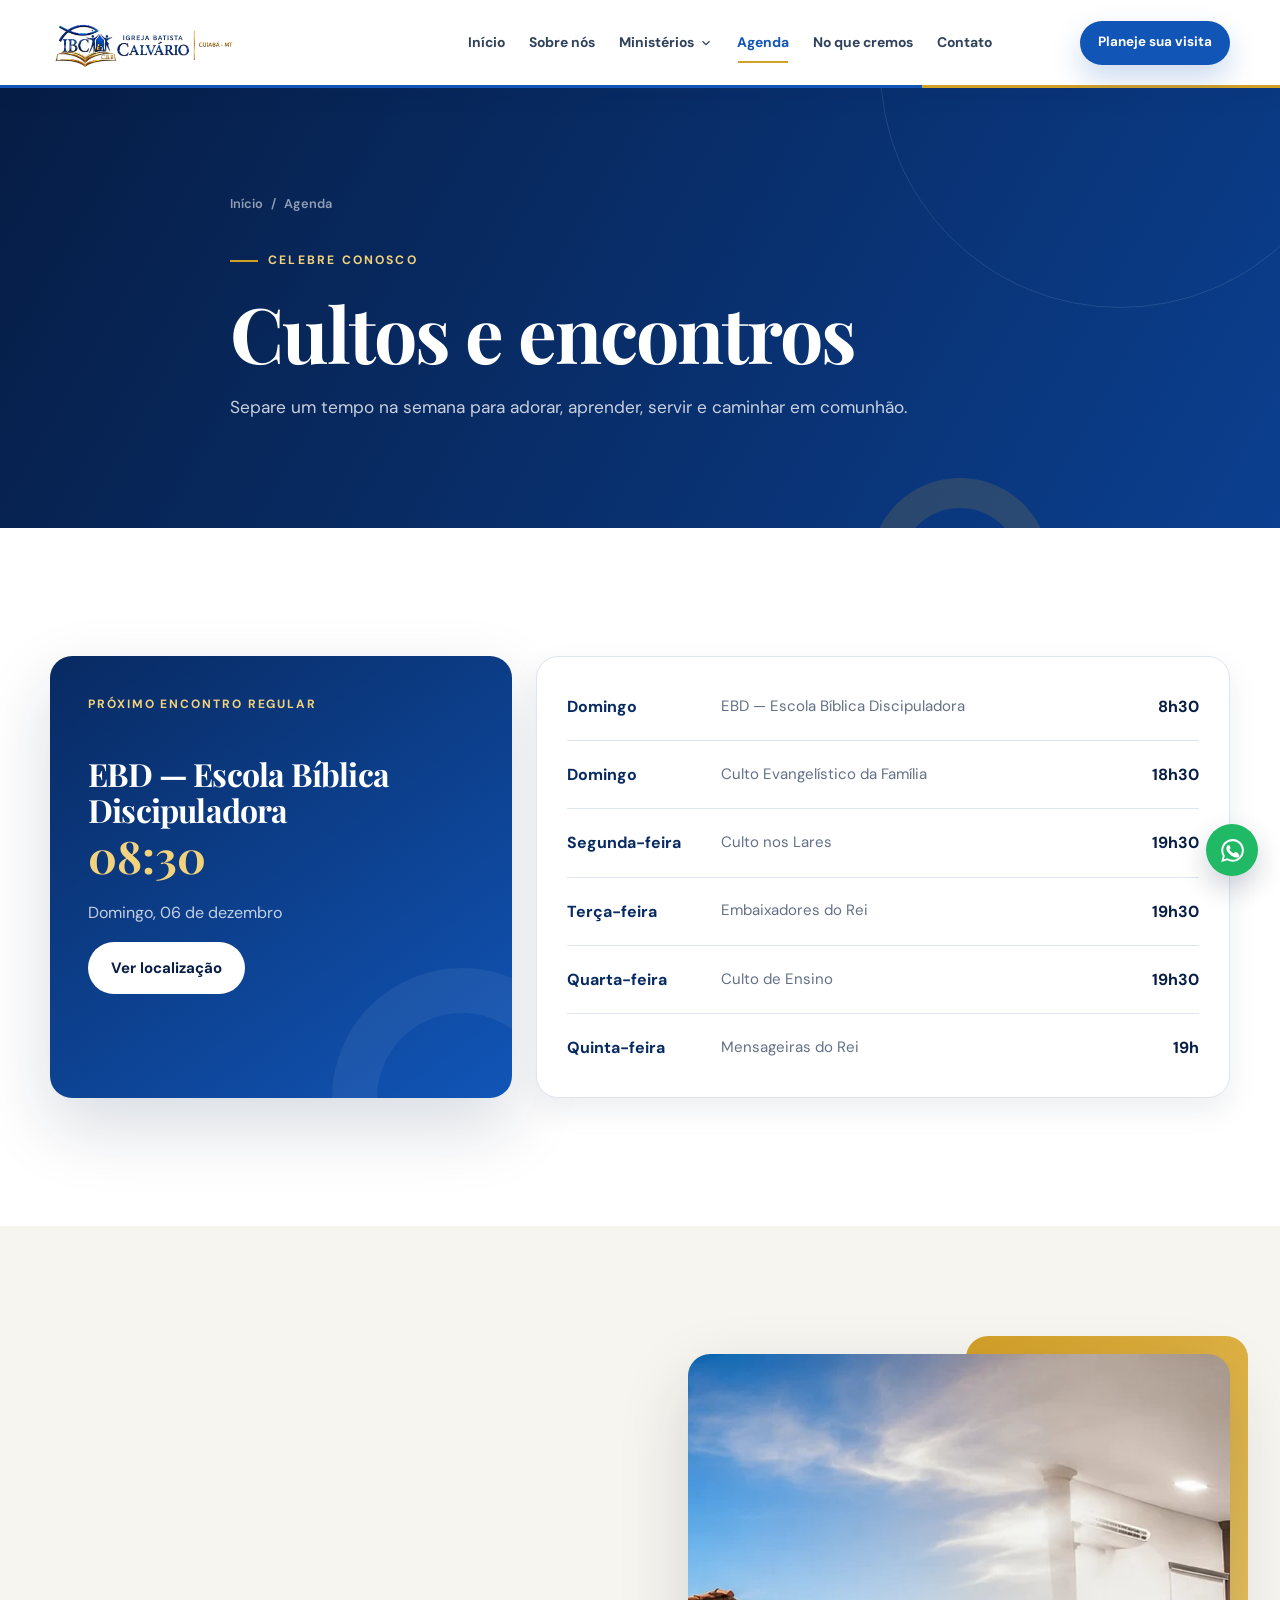
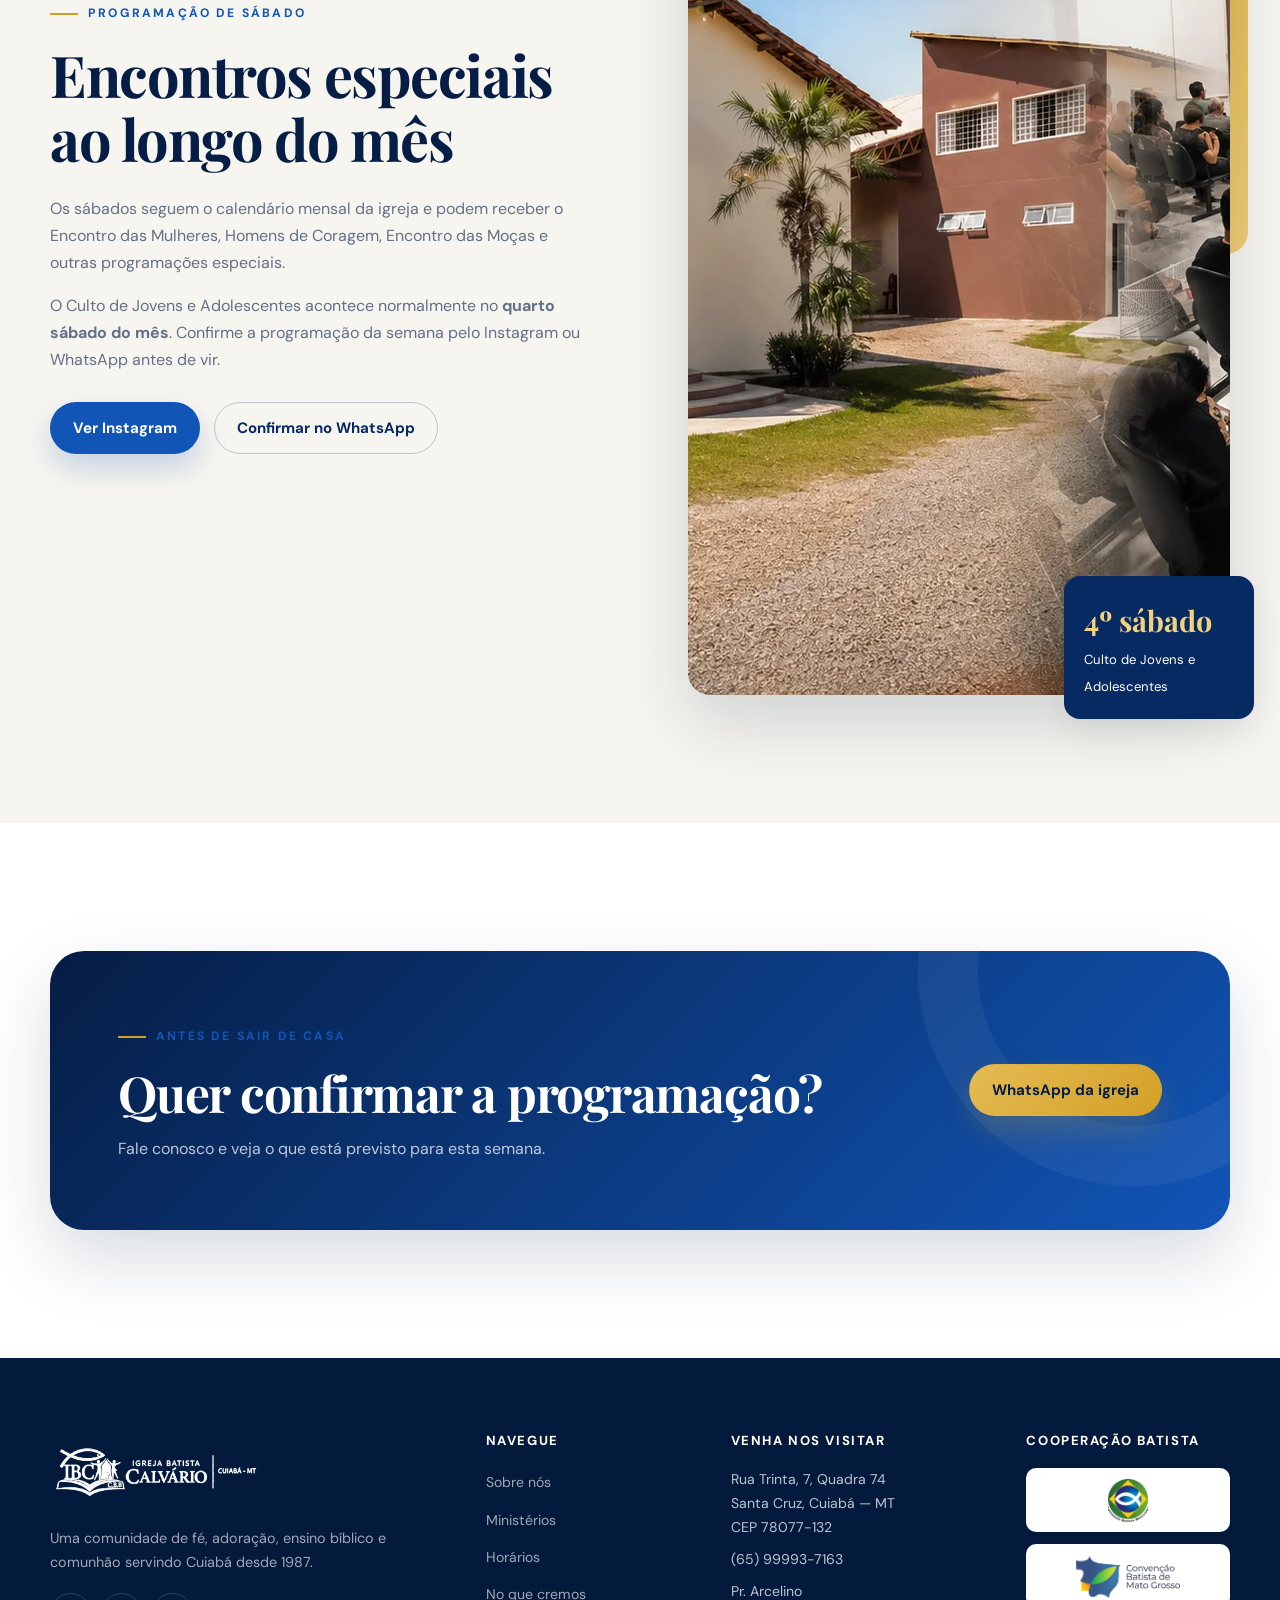
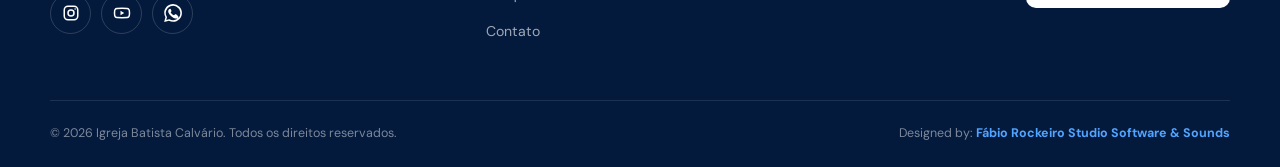
==== pages/agenda.html @ fe2bc696 "Publica site da Igreja Batista Calvário" ====
<!DOCTYPE html>
<html lang="pt-BR">
<head>
  <meta charset="utf-8"><meta name="viewport" content="width=device-width, initial-scale=1"><meta name="description" content="Horários de cultos e encontros da Igreja Batista Calvário em Cuiabá."><meta name="theme-color" content="#082a62"><title>Agenda e cultos | Igreja Batista Calvário</title>
  <link rel="icon" href="../assets/images/brand/logo-ibc.webp" type="image/webp"><link rel="stylesheet" href="../assets/css/styles.css"><script src="../assets/js/main.js" defer></script>
</head>
<body data-page="agenda">
  <a class="skip-link" href="#conteudo">Ir para o conteúdo</a><div data-site-header></div>
  <main id="conteudo">
    <section class="page-hero"><div class="container page-hero-content"><nav class="breadcrumbs" aria-label="Navegação estrutural"><a href="../index.html">Início</a><span>Agenda</span></nav><span class="eyebrow">Celebre conosco</span><h1>Cultos e encontros</h1><p>Separe um tempo na semana para adorar, aprender, servir e caminhar em comunhão.</p></div></section>
    <section class="section">
      <div class="container">
        <div class="schedule-layout">
          <div class="next-service reveal"><div class="next-service-label">Próximo encontro regular</div><h3 data-next-service-name>Encontro da igreja</h3><span class="next-service-time" data-next-service-time>18:30</span><p data-next-service-date>Domingo</p><a class="btn btn-white" href="contato.html">Ver localização</a></div>
          <div class="schedule-card reveal reveal-delay-1">
            <div class="schedule-row"><span class="schedule-day">Domingo</span><span class="schedule-name">EBD — Escola Bíblica Discipuladora</span><span class="schedule-time">8h30</span></div>
            <div class="schedule-row"><span class="schedule-day">Domingo</span><span class="schedule-name">Culto Evangelístico da Família</span><span class="schedule-time">18h30</span></div>
            <div class="schedule-row"><span class="schedule-day">Segunda-feira</span><span class="schedule-name">Culto nos Lares</span><span class="schedule-time">19h30</span></div>
            <div class="schedule-row"><span class="schedule-day">Terça-feira</span><span class="schedule-name">Embaixadores do Rei</span><span class="schedule-time">19h30</span></div>
            <div class="schedule-row"><span class="schedule-day">Quarta-feira</span><span class="schedule-name">Culto de Ensino</span><span class="schedule-time">19h30</span></div>
            <div class="schedule-row"><span class="schedule-day">Quinta-feira</span><span class="schedule-name">Mensageiras do Rei</span><span class="schedule-time">19h</span></div>
          </div>
        </div>
      </div>
    </section>
    <section class="section section-cream">
      <div class="container split">
        <div class="split-content reveal"><span class="eyebrow">Programação de sábado</span><h2>Encontros especiais ao longo do mês</h2><p>Os sábados seguem o calendário mensal da igreja e podem receber o Encontro das Mulheres, Homens de Coragem, Encontro das Moças e outras programações especiais.</p><p>O Culto de Jovens e Adolescentes acontece normalmente no <strong>quarto sábado do mês</strong>. Confirme a programação da semana pelo Instagram ou WhatsApp antes de vir.</p><div class="button-row"><a class="btn btn-primary" href="https://www.instagram.com/ibcalvariocuiaba/" target="_blank" rel="noopener noreferrer">Ver Instagram</a><a class="btn btn-outline" href="https://wa.me/5565999937163" target="_blank" rel="noopener noreferrer">Confirmar no WhatsApp</a></div></div>
        <div class="image-frame reveal reveal-delay-1"><img src="../assets/images/church/igreja-atual.webp" alt="Culto na Igreja Batista Calvário" width="1672" height="941" loading="lazy"><div class="image-badge"><strong>4º sábado</strong><span>Culto de Jovens e Adolescentes</span></div></div>
      </div>
    </section>
    <section class="section"><div class="container cta-panel reveal"><div><span class="eyebrow">Antes de sair de casa</span><h2>Quer confirmar a programação?</h2><p>Fale conosco e veja o que está previsto para esta semana.</p></div><div class="button-row"><a class="btn btn-gold" href="https://wa.me/5565999937163" target="_blank" rel="noopener noreferrer">WhatsApp da igreja</a></div></div></section>
  </main><div data-site-footer></div>
</body>
</html>
---- assets/css/styles.css ----
@import url('https://fonts.googleapis.com/css2?family=DM+Sans:wght@400;500;600;700&family=Playfair+Display:wght@600;700&display=swap');

:root {
  --blue-950: #061d45;
  --blue-900: #082a62;
  --blue-800: #0b3f8f;
  --blue-700: #1155b7;
  --blue-100: #e9f1ff;
  --blue-50: #f4f8ff;
  --gold: #d3a026;
  --gold-light: #f2d27b;
  --ink: #17243a;
  --muted: #637087;
  --line: #dfe5ee;
  --paper: #ffffff;
  --cream: #f7f5ef;
  --shadow-sm: 0 12px 30px rgba(7, 35, 79, 0.08);
  --shadow-lg: 0 28px 70px rgba(4, 28, 67, 0.16);
  --radius-sm: 12px;
  --radius-md: 22px;
  --radius-lg: 34px;
  --container: 1180px;
  --header-height: 88px;
}

*,
*::before,
*::after {
  box-sizing: border-box;
}

html {
  scroll-behavior: smooth;
  scroll-padding-top: calc(var(--header-height) + 24px);
}

body {
  margin: 0;
  color: var(--ink);
  background: var(--paper);
  font-family: 'DM Sans', system-ui, -apple-system, BlinkMacSystemFont, 'Segoe UI', sans-serif;
  font-size: 16px;
  line-height: 1.7;
  -webkit-font-smoothing: antialiased;
}

body.nav-open {
  overflow: hidden;
}

img,
svg {
  display: block;
  max-width: 100%;
}

a {
  color: inherit;
  text-decoration: none;
}

button,
input,
textarea,
select {
  font: inherit;
}

button,
a {
  -webkit-tap-highlight-color: transparent;
}

h1,
h2,
h3,
h4,
p,
ul,
ol,
blockquote {
  margin-top: 0;
}

h1,
h2,
h3,
.display-font {
  font-family: 'Playfair Display', Georgia, serif;
  line-height: 1.12;
  letter-spacing: -0.025em;
}

h1 {
  font-size: clamp(2.75rem, 7vw, 5.5rem);
}

h2 {
  font-size: clamp(2.15rem, 4.5vw, 3.7rem);
}

h3 {
  font-size: clamp(1.35rem, 2.2vw, 1.75rem);
}

p:last-child {
  margin-bottom: 0;
}

::selection {
  color: #fff;
  background: var(--blue-700);
}

.container {
  width: min(calc(100% - 40px), var(--container));
  margin-inline: auto;
}

.section {
  padding-block: clamp(78px, 10vw, 128px);
}

.section-sm {
  padding-block: clamp(56px, 7vw, 82px);
}

.section-blue {
  position: relative;
  overflow: hidden;
  color: #fff;
  background: linear-gradient(135deg, var(--blue-950), var(--blue-800));
}

.section-blue::before,
.section-blue::after {
  position: absolute;
  content: '';
  border: 1px solid rgba(255, 255, 255, 0.08);
  border-radius: 50%;
}

.section-blue::before {
  width: 540px;
  height: 540px;
  top: -300px;
  right: -120px;
}

.section-blue::after {
  width: 360px;
  height: 360px;
  bottom: -250px;
  left: 8%;
}

.section-cream {
  background: var(--cream);
}

.section-soft {
  background: var(--blue-50);
}

.eyebrow {
  display: inline-flex;
  align-items: center;
  gap: 10px;
  margin-bottom: 20px;
  color: var(--blue-700);
  font-size: 0.76rem;
  font-weight: 700;
  letter-spacing: 0.18em;
  line-height: 1.3;
  text-transform: uppercase;
}

.eyebrow::before {
  width: 28px;
  height: 2px;
  content: '';
  background: var(--gold);
}

.section-blue .eyebrow,
.hero .eyebrow,
.page-hero .eyebrow,
.ministry-hero .eyebrow {
  color: var(--gold-light);
}

.section-heading {
  max-width: 760px;
  margin-bottom: 50px;
}

.section-heading.center {
  margin-inline: auto;
  text-align: center;
}

.section-heading.center .eyebrow {
  justify-content: center;
}

.section-heading h2 {
  margin-bottom: 18px;
  color: var(--blue-950);
}

.section-heading p {
  color: var(--muted);
  font-size: 1.08rem;
}

.section-blue .section-heading h2,
.section-blue .section-heading p {
  color: #fff;
}

.text-light {
  color: #fff !important;
}

.text-light-muted {
  color: rgba(255, 255, 255, 0.72) !important;
}

.lead {
  color: var(--muted);
  font-size: clamp(1.05rem, 2vw, 1.24rem);
}

.text-link {
  display: inline-flex;
  align-items: center;
  gap: 9px;
  color: var(--blue-700);
  font-weight: 700;
}

.text-link::after {
  content: '→';
  transition: transform 180ms ease;
}

.text-link:hover::after {
  transform: translateX(5px);
}

.button-row {
  display: flex;
  flex-wrap: wrap;
  gap: 14px;
}

.button-row.centered {
  justify-content: center;
  margin-top: 36px;
}

.button-row.spaced-top {
  margin-top: 28px;
}

.btn {
  display: inline-flex;
  min-height: 52px;
  align-items: center;
  justify-content: center;
  gap: 10px;
  padding: 13px 22px;
  border: 1px solid transparent;
  border-radius: 999px;
  cursor: pointer;
  font-size: 0.94rem;
  font-weight: 700;
  line-height: 1.2;
  transition: transform 180ms ease, box-shadow 180ms ease, color 180ms ease, background 180ms ease;
}

.btn:hover {
  transform: translateY(-2px);
}

.btn-primary {
  color: #fff;
  background: var(--blue-700);
  box-shadow: 0 14px 30px rgba(17, 85, 183, 0.22);
}

.btn-primary:hover {
  background: var(--blue-800);
}

.btn-gold {
  color: var(--blue-950);
  background: linear-gradient(135deg, #e5bb54, var(--gold));
  box-shadow: 0 14px 30px rgba(211, 160, 38, 0.22);
}

.btn-outline {
  color: var(--blue-900);
  border-color: rgba(8, 42, 98, 0.24);
  background: transparent;
}

.btn-outline:hover {
  border-color: var(--blue-700);
  background: var(--blue-50);
}

.btn-white {
  color: var(--blue-950);
  background: #fff;
}

.btn-ghost-light {
  color: #fff;
  border-color: rgba(255, 255, 255, 0.42);
  background: rgba(255, 255, 255, 0.08);
  backdrop-filter: blur(10px);
}

.skip-link {
  position: fixed;
  z-index: 9999;
  top: 12px;
  left: 12px;
  padding: 10px 16px;
  color: #fff;
  border-radius: 8px;
  background: var(--blue-900);
  transform: translateY(-160%);
}

.skip-link:focus {
  transform: translateY(0);
}

/* Header */
.site-header {
  position: sticky;
  z-index: 1000;
  top: 0;
  height: var(--header-height);
  border-bottom: 3px solid transparent;
  border-image: linear-gradient(90deg, var(--blue-700) 0 72%, var(--gold) 72% 100%) 1;
  background: rgba(255, 255, 255, 0.97);
  box-shadow: 0 5px 24px rgba(6, 29, 69, 0.07);
  backdrop-filter: blur(16px);
}

.site-header.scrolled {
  box-shadow: 0 8px 28px rgba(6, 29, 69, 0.12);
}

.header-inner {
  display: flex;
  height: 100%;
  align-items: center;
  justify-content: space-between;
  gap: 24px;
}

.brand {
  display: block;
  flex: 0 1 330px;
  min-width: 210px;
}

.brand img {
  width: 100%;
  max-width: 320px;
  height: 62px;
  object-fit: contain;
  object-position: left center;
}

.main-nav {
  display: flex;
  align-items: center;
  gap: 4px;
}

.nav-list {
  display: flex;
  align-items: center;
  gap: 2px;
  margin: 0;
  padding: 0;
  list-style: none;
}

.nav-link,
.nav-trigger {
  display: flex;
  align-items: center;
  gap: 5px;
  padding: 12px 11px;
  color: #30415c;
  border: 0;
  background: transparent;
  cursor: pointer;
  font-size: 0.87rem;
  font-weight: 700;
  white-space: nowrap;
}

.nav-link:hover,
.nav-link.active,
.nav-trigger:hover,
.nav-item.active > .nav-trigger {
  color: var(--blue-700);
}

.nav-link.active,
.nav-item.active > .nav-trigger {
  position: relative;
}

.nav-link.active::after,
.nav-item.active > .nav-trigger::after {
  position: absolute;
  right: 12px;
  bottom: 3px;
  left: 12px;
  height: 2px;
  content: '';
  background: var(--gold);
}

.nav-item {
  position: relative;
}

.nav-chevron {
  width: 14px;
  height: 14px;
  transition: transform 180ms ease;
}

.dropdown {
  position: absolute;
  top: calc(100% + 10px);
  left: 50%;
  display: grid;
  width: min(690px, 80vw);
  grid-template-columns: repeat(2, minmax(0, 1fr));
  gap: 6px;
  padding: 18px;
  visibility: hidden;
  border: 1px solid rgba(8, 42, 98, 0.08);
  border-radius: 18px;
  background: #fff;
  box-shadow: var(--shadow-lg);
  opacity: 0;
  transform: translate(-50%, 8px);
  transition: opacity 160ms ease, transform 160ms ease, visibility 160ms ease;
}

.nav-item:hover .dropdown,
.nav-item:focus-within .dropdown {
  visibility: visible;
  opacity: 1;
  transform: translate(-50%, 0);
}

.dropdown a {
  padding: 10px 12px;
  color: #30415c;
  border-radius: 10px;
  font-size: 0.88rem;
  font-weight: 600;
}

.dropdown a:hover,
.dropdown a.active {
  color: var(--blue-700);
  background: var(--blue-50);
}

.header-cta {
  min-height: 44px;
  padding: 10px 17px;
  font-size: 0.84rem;
}

.nav-toggle {
  display: none;
  width: 46px;
  height: 46px;
  flex: 0 0 auto;
  place-items: center;
  padding: 0;
  color: var(--blue-900);
  border: 1px solid var(--line);
  border-radius: 50%;
  background: #fff;
  cursor: pointer;
}

.nav-toggle span,
.nav-toggle span::before,
.nav-toggle span::after {
  display: block;
  width: 20px;
  height: 2px;
  content: '';
  background: currentColor;
  transition: transform 180ms ease, opacity 180ms ease;
}

.nav-toggle span {
  position: relative;
}

.nav-toggle span::before {
  position: absolute;
  top: -6px;
}

.nav-toggle span::after {
  position: absolute;
  top: 6px;
}

.nav-toggle[aria-expanded='true'] span {
  background: transparent;
}

.nav-toggle[aria-expanded='true'] span::before {
  top: 0;
  transform: rotate(45deg);
}

.nav-toggle[aria-expanded='true'] span::after {
  top: 0;
  transform: rotate(-45deg);
}

/* Hero */
.hero {
  position: relative;
  min-height: min(790px, calc(100vh - var(--header-height)));
  display: grid;
  align-items: center;
  overflow: hidden;
  color: #fff;
  background: var(--blue-950);
}

.hero-media,
.hero-overlay {
  position: absolute;
  inset: 0;
}

.hero-media img {
  width: 100%;
  height: 100%;
  object-fit: cover;
  object-position: center;
}

.hero-overlay {
  background: linear-gradient(90deg, rgba(3, 21, 54, 0.94) 0%, rgba(4, 29, 70, 0.78) 43%, rgba(4, 29, 70, 0.18) 78%), linear-gradient(0deg, rgba(3, 21, 54, 0.46), transparent 45%);
}

.hero-content {
  position: relative;
  z-index: 2;
  max-width: 760px;
  padding-block: 105px;
}

.hero h1 {
  max-width: 720px;
  margin-bottom: 24px;
  text-wrap: balance;
}

.hero h1 span {
  color: var(--gold-light);
}

.hero .lead {
  max-width: 630px;
  margin-bottom: 34px;
  color: rgba(255, 255, 255, 0.86);
}

.hero-note {
  display: flex;
  align-items: center;
  gap: 13px;
  margin-top: 34px;
  color: rgba(255, 255, 255, 0.88);
  font-size: 0.91rem;
}

.hero-note::before {
  width: 8px;
  height: 8px;
  flex: 0 0 auto;
  content: '';
  border-radius: 50%;
  background: #56d38b;
  box-shadow: 0 0 0 7px rgba(86, 211, 139, 0.16);
}

.hero-scroll {
  position: absolute;
  z-index: 2;
  right: max(30px, calc((100vw - var(--container)) / 2));
  bottom: 36px;
  display: flex;
  align-items: center;
  gap: 12px;
  color: rgba(255, 255, 255, 0.65);
  font-size: 0.74rem;
  font-weight: 700;
  letter-spacing: 0.14em;
  text-transform: uppercase;
  writing-mode: vertical-rl;
}

.hero-scroll::after {
  width: 1px;
  height: 56px;
  content: '';
  background: linear-gradient(var(--gold-light), transparent);
}

.quick-strip {
  position: relative;
  z-index: 3;
  margin-top: -42px;
}

.quick-grid {
  display: grid;
  overflow: hidden;
  grid-template-columns: repeat(3, 1fr);
  border: 1px solid rgba(8, 42, 98, 0.08);
  border-radius: var(--radius-md);
  background: #fff;
  box-shadow: var(--shadow-lg);
}

.quick-item {
  position: relative;
  display: flex;
  min-height: 120px;
  align-items: center;
  gap: 18px;
  padding: 26px 28px;
}

.quick-item + .quick-item {
  border-left: 1px solid var(--line);
}

.icon-box {
  display: grid;
  width: 48px;
  height: 48px;
  flex: 0 0 auto;
  place-items: center;
  color: var(--blue-700);
  border-radius: 14px;
  background: var(--blue-50);
}

.icon-box svg {
  width: 23px;
  height: 23px;
}

.quick-item strong,
.quick-item small {
  display: block;
}

.quick-item strong {
  margin-bottom: 2px;
  color: var(--blue-950);
  font-size: 1rem;
}

.quick-item small {
  color: var(--muted);
  font-size: 0.82rem;
  line-height: 1.5;
}

/* Layout blocks */
.split {
  display: grid;
  grid-template-columns: minmax(0, 1fr) minmax(0, 1fr);
  align-items: center;
  gap: clamp(48px, 8vw, 96px);
}

.split-content h2 {
  margin-bottom: 24px;
  color: var(--blue-950);
}

.split-content p {
  color: var(--muted);
}

.split-content .button-row {
  margin-top: 28px;
}

.image-frame {
  position: relative;
}

.image-frame::before {
  position: absolute;
  z-index: 0;
  top: -18px;
  right: -18px;
  width: 52%;
  height: 55%;
  content: '';
  border-radius: var(--radius-md);
  background: linear-gradient(135deg, var(--gold), #f0ce75);
}

.image-frame img {
  position: relative;
  z-index: 1;
  width: 100%;
  aspect-ratio: 4 / 3;
  object-fit: cover;
  border-radius: var(--radius-md);
  box-shadow: var(--shadow-lg);
}

.image-badge {
  position: absolute;
  z-index: 2;
  right: -24px;
  bottom: -24px;
  max-width: 190px;
  padding: 20px;
  color: #fff;
  border-radius: 16px;
  background: var(--blue-900);
  box-shadow: var(--shadow-sm);
}

.image-badge strong {
  display: block;
  color: var(--gold-light);
  font-family: 'Playfair Display', Georgia, serif;
  font-size: 1.8rem;
}

.image-badge span {
  font-size: 0.82rem;
}

.feature-grid {
  display: grid;
  grid-template-columns: repeat(3, minmax(0, 1fr));
  gap: 20px;
}

.feature-card {
  padding: 30px;
  border: 1px solid var(--line);
  border-radius: var(--radius-md);
  background: #fff;
  transition: transform 180ms ease, box-shadow 180ms ease, border 180ms ease;
}

.feature-card:hover {
  border-color: rgba(17, 85, 183, 0.25);
  box-shadow: var(--shadow-sm);
  transform: translateY(-5px);
}

.feature-card .icon-box {
  margin-bottom: 22px;
}

.feature-card h3 {
  margin-bottom: 12px;
  color: var(--blue-950);
}

.feature-card p {
  color: var(--muted);
  font-size: 0.94rem;
}

/* Schedule */
.schedule-layout {
  display: grid;
  grid-template-columns: 0.8fr 1.2fr;
  align-items: stretch;
  gap: 24px;
}

.next-service {
  position: relative;
  overflow: hidden;
  padding: 38px;
  color: #fff;
  border-radius: var(--radius-md);
  background: linear-gradient(145deg, var(--blue-900), var(--blue-700));
  box-shadow: var(--shadow-lg);
}

.next-service::after {
  position: absolute;
  right: -80px;
  bottom: -130px;
  width: 260px;
  height: 260px;
  content: '';
  border: 45px solid rgba(255, 255, 255, 0.06);
  border-radius: 50%;
}

.next-service-label {
  margin-bottom: 42px;
  color: var(--gold-light);
  font-size: 0.75rem;
  font-weight: 700;
  letter-spacing: 0.16em;
  text-transform: uppercase;
}

.next-service h3 {
  margin-bottom: 6px;
  color: #fff;
  font-size: 2rem;
}

.next-service-time {
  display: block;
  margin-bottom: 20px;
  color: var(--gold-light);
  font-family: 'Playfair Display', Georgia, serif;
  font-size: 2.8rem;
  font-weight: 700;
  line-height: 1;
}

.next-service p {
  max-width: 390px;
  color: rgba(255, 255, 255, 0.76);
}

.schedule-card {
  padding: 16px 30px;
  border: 1px solid var(--line);
  border-radius: var(--radius-md);
  background: #fff;
  box-shadow: var(--shadow-sm);
}

.schedule-row {
  display: grid;
  grid-template-columns: 130px 1fr auto;
  align-items: center;
  gap: 24px;
  padding-block: 20px;
}

.schedule-row + .schedule-row {
  border-top: 1px solid var(--line);
}

.schedule-day {
  color: var(--blue-900);
  font-weight: 700;
}

.schedule-name {
  color: var(--muted);
  font-size: 0.94rem;
}

.schedule-time {
  color: var(--blue-950);
  font-weight: 700;
}

/* Ministries */
.ministries-grid {
  display: grid;
  grid-template-columns: repeat(4, minmax(0, 1fr));
  gap: 18px;
}

.ministry-card {
  position: relative;
  min-height: 300px;
  display: flex;
  overflow: hidden;
  flex-direction: column;
  justify-content: flex-end;
  padding: 26px;
  color: #fff;
  border-radius: var(--radius-md);
  background: var(--card-bg, linear-gradient(150deg, #0b3f8f, #061d45));
  isolation: isolate;
  transition: transform 200ms ease, box-shadow 200ms ease;
}

.ministry-card::before {
  position: absolute;
  z-index: -1;
  top: -55px;
  right: -45px;
  width: 190px;
  height: 190px;
  content: '';
  border: 34px solid rgba(255, 255, 255, 0.08);
  border-radius: 50%;
}

.ministry-card::after {
  position: absolute;
  z-index: -1;
  right: 28px;
  bottom: 85px;
  width: 56px;
  height: 2px;
  content: '';
  background: var(--gold-light);
  transform: rotate(-35deg);
}

.ministry-card:hover {
  box-shadow: var(--shadow-lg);
  transform: translateY(-6px);
}

.ministry-card:nth-child(1) { --card-bg: linear-gradient(150deg, #1c74b8, #0b3c75); }
.ministry-card:nth-child(2) { --card-bg: linear-gradient(150deg, #7d4f9f, #3f2465); }
.ministry-card:nth-child(3) { --card-bg: linear-gradient(150deg, #c66d73, #763740); }
.ministry-card:nth-child(4) { --card-bg: linear-gradient(150deg, #b67c2b, #6f4311); }
.ministry-card:nth-child(5) { --card-bg: linear-gradient(150deg, #237e68, #0a493b); }
.ministry-card:nth-child(6) { --card-bg: linear-gradient(150deg, #3558bd, #172b74); }
.ministry-card:nth-child(7) { --card-bg: linear-gradient(150deg, #556273, #252f3b); }
.ministry-card:nth-child(8) { --card-bg: linear-gradient(150deg, #b8503e, #70271d); }

.ministry-number {
  position: absolute;
  top: 20px;
  left: 24px;
  color: rgba(255, 255, 255, 0.5);
  font-family: 'Playfair Display', Georgia, serif;
  font-size: 0.9rem;
}

.ministry-card h3 {
  margin-bottom: 9px;
  color: #fff;
  font-size: 1.45rem;
}

.ministry-card p {
  margin-bottom: 18px;
  color: rgba(255, 255, 255, 0.72);
  font-size: 0.88rem;
  line-height: 1.55;
}

.ministry-card .text-link {
  color: var(--gold-light);
  font-size: 0.86rem;
}

/* CTA and social */
.cta-panel {
  position: relative;
  display: grid;
  overflow: hidden;
  grid-template-columns: 1.2fr auto;
  align-items: center;
  gap: 36px;
  padding: clamp(38px, 6vw, 68px);
  color: #fff;
  border-radius: var(--radius-lg);
  background: linear-gradient(135deg, var(--blue-950), var(--blue-700));
  box-shadow: var(--shadow-lg);
}

.cta-panel::after {
  position: absolute;
  top: -70%;
  right: -10%;
  width: 430px;
  height: 430px;
  content: '';
  border: 60px solid rgba(255, 255, 255, 0.05);
  border-radius: 50%;
}

.cta-panel > * {
  position: relative;
  z-index: 1;
}

.cta-panel h2 {
  margin-bottom: 14px;
  color: #fff;
  font-size: clamp(2rem, 4vw, 3.1rem);
}

.cta-panel p {
  max-width: 660px;
  color: rgba(255, 255, 255, 0.74);
}

/* Internal pages */
.page-hero {
  position: relative;
  display: grid;
  min-height: 440px;
  align-items: center;
  overflow: hidden;
  color: #fff;
  background: linear-gradient(120deg, var(--blue-950), var(--blue-800));
}

.page-hero::before,
.page-hero::after {
  position: absolute;
  content: '';
  border-radius: 50%;
}

.page-hero::before {
  width: 480px;
  height: 480px;
  top: -260px;
  right: -80px;
  border: 1px solid rgba(255, 255, 255, 0.1);
}

.page-hero::after {
  width: 180px;
  height: 180px;
  right: 18%;
  bottom: -130px;
  border: 30px solid rgba(211, 160, 38, 0.16);
}

.page-hero-content {
  position: relative;
  z-index: 1;
  max-width: 820px;
  padding-block: 80px;
}

.page-hero h1 {
  margin-bottom: 18px;
  font-size: clamp(2.8rem, 6vw, 5rem);
}

.page-hero p {
  max-width: 700px;
  color: rgba(255, 255, 255, 0.78);
  font-size: 1.08rem;
}

.breadcrumbs {
  display: flex;
  flex-wrap: wrap;
  align-items: center;
  gap: 8px;
  margin-bottom: 28px;
  color: rgba(255, 255, 255, 0.56);
  font-size: 0.8rem;
  font-weight: 600;
}

.breadcrumbs a:hover {
  color: var(--gold-light);
}

.breadcrumbs span::before {
  margin-right: 8px;
  content: '/';
}

.content-grid {
  display: grid;
  grid-template-columns: minmax(0, 1fr) 330px;
  align-items: start;
  gap: 68px;
}

.prose {
  max-width: 780px;
}

.prose h2,
.prose h3 {
  color: var(--blue-950);
}

.prose h2 {
  margin-top: 50px;
  margin-bottom: 18px;
  font-size: clamp(1.9rem, 3.5vw, 2.65rem);
}

.prose h2:first-child {
  margin-top: 0;
}

.prose h3 {
  margin-top: 32px;
  margin-bottom: 12px;
}

.prose p,
.prose li {
  color: #4f5d72;
}

.prose a:not(.btn) {
  color: var(--blue-700);
  text-decoration: underline;
  text-decoration-color: rgba(17, 85, 183, 0.3);
  text-underline-offset: 3px;
}

.prose blockquote {
  margin: 36px 0;
  padding: 28px 30px;
  color: var(--blue-900);
  border-left: 4px solid var(--gold);
  border-radius: 0 var(--radius-sm) var(--radius-sm) 0;
  background: var(--cream);
  font-family: 'Playfair Display', Georgia, serif;
  font-size: 1.3rem;
}

.sidebar-card {
  position: sticky;
  top: calc(var(--header-height) + 28px);
  padding: 28px;
  border: 1px solid var(--line);
  border-radius: var(--radius-md);
  background: #fff;
  box-shadow: var(--shadow-sm);
}

.sidebar-card + .sidebar-card {
  margin-top: 20px;
}

.sidebar-card h3 {
  margin-bottom: 18px;
  color: var(--blue-950);
  font-size: 1.28rem;
}

.sidebar-list {
  display: grid;
  gap: 11px;
  margin: 0;
  padding: 0;
  list-style: none;
}

.sidebar-list a {
  display: flex;
  align-items: center;
  justify-content: space-between;
  gap: 8px;
  color: var(--muted);
  font-size: 0.9rem;
  font-weight: 600;
}

.sidebar-list a::after {
  content: '›';
  color: var(--gold);
  font-size: 1.2rem;
}

.sidebar-list a:hover,
.sidebar-list a.active {
  color: var(--blue-700);
}

/* History */
.history-gallery {
  display: grid;
  grid-template-columns: repeat(2, minmax(0, 1fr));
  gap: 22px;
}

.history-gallery figure {
  margin: 0;
}

.history-gallery img {
  width: 100%;
  aspect-ratio: 4 / 3;
  object-fit: cover;
  border-radius: var(--radius-md);
  box-shadow: var(--shadow-sm);
}

.history-gallery figcaption {
  padding: 12px 4px 0;
  color: var(--muted);
  font-size: 0.84rem;
}

.timeline {
  position: relative;
  max-width: 830px;
  margin-inline: auto;
}

.timeline::before {
  position: absolute;
  top: 10px;
  bottom: 10px;
  left: 100px;
  width: 1px;
  content: '';
  background: var(--line);
}

.timeline-item {
  position: relative;
  display: grid;
  grid-template-columns: 76px 1fr;
  gap: 56px;
  padding-block: 28px;
}

.timeline-year {
  color: var(--blue-700);
  font-family: 'Playfair Display', Georgia, serif;
  font-size: 1.45rem;
  font-weight: 700;
  text-align: right;
}

.timeline-content::before {
  position: absolute;
  top: 38px;
  left: 94px;
  width: 13px;
  height: 13px;
  content: '';
  border: 3px solid #fff;
  border-radius: 50%;
  background: var(--gold);
  box-shadow: 0 0 0 1px var(--gold);
}

.timeline-content h3 {
  margin-bottom: 9px;
  color: var(--blue-950);
}

.timeline-content p {
  color: var(--muted);
}

/* Ministry detail */
.ministry-hero {
  position: relative;
  min-height: 510px;
  display: grid;
  align-items: center;
  overflow: hidden;
  color: #fff;
  background: var(--ministry-gradient, linear-gradient(135deg, #082a62, #1155b7));
}

.ministry-theme-infantil { --ministry-gradient: linear-gradient(135deg, #0b3c75, #1c74b8); }
.ministry-theme-mensageiras { --ministry-gradient: linear-gradient(135deg, #3f2465, #7d4f9f); }
.ministry-theme-mocas { --ministry-gradient: linear-gradient(135deg, #763740, #c66d73); }
.ministry-theme-mulheres { --ministry-gradient: linear-gradient(135deg, #6f4311, #b67c2b); }
.ministry-theme-embaixadores { --ministry-gradient: linear-gradient(135deg, #0a493b, #237e68); }
.ministry-theme-jovens { --ministry-gradient: linear-gradient(135deg, #172b74, #3558bd); }
.ministry-theme-homens { --ministry-gradient: linear-gradient(135deg, #252f3b, #556273); }
.ministry-theme-louvor { --ministry-gradient: linear-gradient(135deg, #70271d, #b8503e); }

.media-illustration {
  display: grid;
  place-items: center;
}

.media-illustration svg {
  width: 100%;
  max-width: 430px;
}

.not-found {
  min-height: 100vh;
  text-align: center;
}

.not-found .page-hero-content {
  margin: auto;
}

.not-found p {
  margin-inline: auto;
}

.not-found .button-row {
  justify-content: center;
}

.ministry-hero::after {
  position: absolute;
  right: 7%;
  width: min(34vw, 390px);
  height: min(34vw, 390px);
  content: attr(data-mark);
  display: grid;
  place-items: center;
  color: rgba(255, 255, 255, 0.08);
  border: 48px solid rgba(255, 255, 255, 0.06);
  border-radius: 50%;
  font-family: 'Playfair Display', Georgia, serif;
  font-size: clamp(5rem, 12vw, 10rem);
  font-weight: 700;
  line-height: 1;
}

.ministry-hero-content {
  position: relative;
  z-index: 1;
  max-width: 780px;
  padding-block: 85px;
}

.ministry-hero h1 {
  margin-bottom: 20px;
  font-size: clamp(2.9rem, 6vw, 5rem);
}

.ministry-hero p {
  max-width: 650px;
  color: rgba(255, 255, 255, 0.8);
  font-size: 1.12rem;
}

.ministry-facts {
  display: grid;
  grid-template-columns: repeat(3, 1fr);
  gap: 18px;
  margin-top: 42px;
}

.ministry-fact {
  padding: 20px;
  border: 1px solid rgba(255, 255, 255, 0.15);
  border-radius: 15px;
  background: rgba(255, 255, 255, 0.08);
  backdrop-filter: blur(8px);
}

.ministry-fact span,
.ministry-fact strong {
  display: block;
}

.ministry-fact span {
  margin-bottom: 4px;
  color: rgba(255, 255, 255, 0.58);
  font-size: 0.72rem;
  font-weight: 700;
  letter-spacing: 0.1em;
  text-transform: uppercase;
}

.ministry-fact strong {
  color: #fff;
  font-size: 0.94rem;
}

.value-grid {
  display: grid;
  grid-template-columns: repeat(3, minmax(0, 1fr));
  gap: 18px;
}

.value-card {
  padding: 28px;
  border-radius: var(--radius-md);
  background: var(--blue-50);
}

.value-card b {
  display: inline-grid;
  width: 36px;
  height: 36px;
  margin-bottom: 18px;
  place-items: center;
  color: #fff;
  border-radius: 50%;
  background: var(--blue-700);
  font-size: 0.8rem;
}

.value-card h3 {
  margin-bottom: 10px;
  color: var(--blue-950);
}

.value-card p {
  color: var(--muted);
  font-size: 0.92rem;
}

/* Doctrine */
.source-notice {
  display: flex;
  align-items: flex-start;
  gap: 18px;
  margin-bottom: 36px;
  padding: 22px 24px;
  border: 1px solid #d8e5f8;
  border-radius: 16px;
  background: var(--blue-50);
}

.source-notice .icon-box {
  background: #fff;
}

.source-notice p {
  margin: 0;
  color: #4f5d72;
  font-size: 0.92rem;
}

.doctrine-intro {
  margin-bottom: 36px;
  padding: 32px;
  border-left: 4px solid var(--gold);
  background: var(--cream);
}

.doctrine-intro h2 {
  margin-bottom: 12px;
  color: var(--blue-950);
  font-size: 1.8rem;
}

.doctrine-list {
  display: grid;
  gap: 12px;
}

.doctrine-list details {
  overflow: hidden;
  border: 1px solid var(--line);
  border-radius: 16px;
  background: #fff;
}

.doctrine-list summary {
  position: relative;
  display: flex;
  min-height: 72px;
  align-items: center;
  gap: 16px;
  padding: 18px 52px 18px 20px;
  cursor: pointer;
  color: var(--blue-950);
  font-weight: 700;
  list-style: none;
}

.doctrine-list summary::-webkit-details-marker {
  display: none;
}

.doctrine-list summary::after {
  position: absolute;
  right: 22px;
  content: '+';
  color: var(--blue-700);
  font-size: 1.5rem;
  font-weight: 400;
  transition: transform 180ms ease;
}

.doctrine-list details[open] summary::after {
  transform: rotate(45deg);
}

.doctrine-index {
  display: inline-grid;
  width: 36px;
  height: 36px;
  flex: 0 0 auto;
  place-items: center;
  color: var(--blue-700);
  border-radius: 50%;
  background: var(--blue-50);
  font-size: 0.74rem;
}

.doctrine-body {
  padding: 0 28px 28px 72px;
  color: #4f5d72;
}

.doctrine-body h4 {
  margin-top: 24px;
  margin-bottom: 8px;
  color: var(--blue-900);
  font-family: 'DM Sans', sans-serif;
}

.doctrine-body .references {
  color: #78859a;
  font-size: 0.84rem;
}

.doctrine-source h4,
.doctrine-source p {
  margin-bottom: 14px;
  color: #4f5d72;
  font-family: 'DM Sans', sans-serif;
  font-size: 1rem;
  font-weight: 400;
  line-height: 1.75;
}

.doctrine-source h4:has(strong),
.doctrine-source p:has(strong) {
  margin-top: 36px;
  color: var(--blue-950);
  font-size: 1.25rem;
}

.doctrine-source > h4:first-child {
  margin-top: 0;
}

/* Contact */
.contact-grid {
  display: grid;
  grid-template-columns: 0.9fr 1.1fr;
  gap: 30px;
}

.contact-card {
  padding: 34px;
  border: 1px solid var(--line);
  border-radius: var(--radius-md);
  background: #fff;
  box-shadow: var(--shadow-sm);
}

.contact-card h2 {
  margin-bottom: 24px;
  color: var(--blue-950);
  font-size: 2rem;
}

.contact-list {
  display: grid;
  gap: 20px;
  margin: 0;
  padding: 0;
  list-style: none;
}

.contact-list li {
  display: flex;
  align-items: flex-start;
  gap: 14px;
}

.contact-list .icon-box {
  width: 42px;
  height: 42px;
}

.contact-list strong,
.contact-list span,
.contact-list a {
  display: block;
}

.contact-list strong {
  margin-bottom: 2px;
  color: var(--blue-950);
}

.contact-list span,
.contact-list a {
  color: var(--muted);
  font-size: 0.92rem;
}

.pix-card {
  margin-top: 26px;
  padding: 22px;
  color: #fff;
  border-radius: 16px;
  background: var(--blue-900);
}

.pix-card small,
.pix-card strong {
  display: block;
}

.pix-card small {
  color: rgba(255, 255, 255, 0.6);
}

.pix-card strong {
  margin-block: 4px 14px;
  font-size: 1.18rem;
}

.copy-button {
  padding: 8px 13px;
  color: var(--blue-950);
  border: 0;
  border-radius: 999px;
  background: var(--gold-light);
  cursor: pointer;
  font-size: 0.78rem;
  font-weight: 700;
}

.map-frame {
  min-height: 520px;
  overflow: hidden;
  border-radius: var(--radius-md);
  box-shadow: var(--shadow-sm);
}

.map-frame iframe {
  width: 100%;
  height: 100%;
  min-height: 520px;
  border: 0;
}

/* Footer */
.site-footer {
  color: rgba(255, 255, 255, 0.74);
  background: #041a3d;
}

.footer-main {
  display: grid;
  grid-template-columns: 1.5fr 0.75fr 0.95fr 0.8fr;
  gap: 54px;
  padding-block: 76px 56px;
}

.footer-brand img {
  width: 270px;
  max-height: 70px;
  margin-bottom: 22px;
  object-fit: contain;
  object-position: left;
  filter: brightness(0) invert(1);
}

.footer-brand p {
  max-width: 360px;
  color: rgba(255, 255, 255, 0.62);
  font-size: 0.9rem;
}

.footer-title {
  margin-bottom: 20px;
  color: #fff;
  font-family: 'DM Sans', sans-serif;
  font-size: 0.82rem;
  font-weight: 700;
  letter-spacing: 0.12em;
  text-transform: uppercase;
}

.footer-links {
  display: grid;
  gap: 10px;
  margin: 0;
  padding: 0;
  list-style: none;
}

.footer-links a {
  color: rgba(255, 255, 255, 0.62);
  font-size: 0.88rem;
}

.footer-links a:hover {
  color: var(--gold-light);
}

.footer-address {
  font-style: normal;
  font-size: 0.88rem;
}

.footer-address a,
.footer-address span {
  display: block;
  margin-bottom: 8px;
}

.social-links {
  display: flex;
  gap: 10px;
  margin-top: 18px;
}

.social-links a {
  display: grid;
  width: 41px;
  height: 41px;
  place-items: center;
  color: #fff;
  border: 1px solid rgba(255, 255, 255, 0.16);
  border-radius: 50%;
}

.social-links a:hover {
  color: var(--blue-950);
  border-color: var(--gold-light);
  background: var(--gold-light);
}

.social-links svg {
  width: 18px;
  height: 18px;
}

.partner-logos {
  display: grid;
  gap: 12px;
}

.partner-logos a {
  display: grid;
  min-height: 64px;
  place-items: center;
  padding: 10px;
  border-radius: 10px;
  background: #fff;
}

.partner-logos img {
  max-width: 150px;
  max-height: 43px;
  object-fit: contain;
}

.footer-bottom {
  display: flex;
  align-items: center;
  justify-content: space-between;
  gap: 24px;
  padding-block: 22px;
  border-top: 1px solid rgba(255, 255, 255, 0.1);
  color: rgba(255, 255, 255, 0.48);
  font-size: 0.78rem;
}

.footer-credit strong {
  color: #51a4ff;
  font-weight: 700;
}

.floating-whatsapp,
.back-to-top {
  position: fixed;
  z-index: 900;
  right: 22px;
  display: grid;
  width: 52px;
  height: 52px;
  place-items: center;
  color: #fff;
  border: 0;
  border-radius: 50%;
  cursor: pointer;
  box-shadow: 0 12px 28px rgba(4, 26, 61, 0.2);
  transition: transform 180ms ease, opacity 180ms ease;
}

.floating-whatsapp {
  bottom: 24px;
  background: #20b965;
}

.floating-whatsapp:hover,
.back-to-top:hover {
  transform: translateY(-4px);
}

.floating-whatsapp svg,
.back-to-top svg {
  width: 23px;
  height: 23px;
}

.back-to-top {
  bottom: 88px;
  visibility: hidden;
  background: var(--blue-900);
  opacity: 0;
}

.back-to-top.visible {
  visibility: visible;
  opacity: 1;
}

/* Motion */
.reveal {
  opacity: 0;
  transform: translateY(24px);
  transition: opacity 600ms ease, transform 600ms ease;
}

.reveal.visible {
  opacity: 1;
  transform: translateY(0);
}

.reveal-delay-1 { transition-delay: 80ms; }
.reveal-delay-2 { transition-delay: 160ms; }
.reveal-delay-3 { transition-delay: 240ms; }

@media (prefers-reduced-motion: reduce) {
  html { scroll-behavior: auto; }
  *, *::before, *::after { scroll-behavior: auto !important; transition-duration: 0.01ms !important; animation-duration: 0.01ms !important; animation-iteration-count: 1 !important; }
  .reveal { opacity: 1; transform: none; }
}

@media (max-width: 1080px) {
  :root { --header-height: 80px; }
  .brand { flex-basis: 275px; }
  .brand img { height: 54px; }
  .nav-link, .nav-trigger { padding-inline: 8px; font-size: 0.82rem; }
  .header-cta { display: none; }
  .ministries-grid { grid-template-columns: repeat(2, minmax(0, 1fr)); }
  .footer-main { grid-template-columns: 1.4fr 0.7fr 1fr; }
  .footer-partners { grid-column: 1 / -1; }
  .partner-logos { grid-template-columns: repeat(2, minmax(0, 190px)); }
}

@media (max-width: 860px) {
  .container { width: min(calc(100% - 32px), var(--container)); }
  .nav-toggle { display: grid; }
  .main-nav {
    position: fixed;
    z-index: 1001;
    top: var(--header-height);
    right: 0;
    bottom: 0;
    left: 0;
    display: block;
    overflow-y: auto;
    padding: 24px 20px 40px;
    visibility: hidden;
    background: #fff;
    opacity: 0;
    transform: translateY(-10px);
    transition: opacity 180ms ease, transform 180ms ease, visibility 180ms ease;
  }
  .main-nav.open { visibility: visible; opacity: 1; transform: translateY(0); }
  .nav-list { display: grid; align-items: stretch; }
  .nav-link, .nav-trigger { width: 100%; justify-content: space-between; padding: 14px 8px; font-size: 1rem; }
  .nav-link.active::after, .nav-item.active > .nav-trigger::after { right: auto; bottom: 7px; left: 8px; width: 30px; }
  .dropdown { position: static; width: 100%; grid-template-columns: 1fr; padding: 4px 0 10px 14px; visibility: visible; border: 0; box-shadow: none; opacity: 1; transform: none; }
  .dropdown a { padding-block: 8px; }
  .hero { min-height: 690px; }
  .hero-overlay { background: linear-gradient(90deg, rgba(3, 21, 54, 0.94), rgba(4, 29, 70, 0.72)), linear-gradient(0deg, rgba(3, 21, 54, 0.45), transparent); }
  .hero-content { padding-block: 90px 120px; }
  .hero-scroll { display: none; }
  .quick-grid { grid-template-columns: 1fr; }
  .quick-item { min-height: 100px; }
  .quick-item + .quick-item { border-top: 1px solid var(--line); border-left: 0; }
  .split, .contact-grid { grid-template-columns: 1fr; }
  .image-frame { order: -1; }
  .image-badge { right: 14px; }
  .feature-grid, .value-grid { grid-template-columns: 1fr; }
  .schedule-layout { grid-template-columns: 1fr; }
  .content-grid { grid-template-columns: 1fr; gap: 42px; }
  .sidebar-card { position: static; }
  .cta-panel { grid-template-columns: 1fr; }
  .ministry-hero::after { right: -10%; width: 280px; height: 280px; }
  .footer-main { grid-template-columns: repeat(2, 1fr); }
  .footer-partners { grid-column: auto; }
  .partner-logos { grid-template-columns: 1fr; }
}

@media (max-width: 600px) {
  :root { --header-height: 74px; }
  body { font-size: 15px; }
  .section { padding-block: 72px; }
  .brand { flex-basis: 230px; min-width: 0; }
  .brand img { max-width: 225px; height: 48px; }
  .hero { min-height: 670px; }
  .hero h1 { font-size: clamp(2.6rem, 13vw, 4rem); }
  .hero-content { padding-block: 70px 120px; }
  .button-row { align-items: stretch; flex-direction: column; }
  .button-row .btn { width: 100%; }
  .quick-strip { margin-top: -34px; }
  .quick-item { padding: 21px; }
  .image-frame::before { top: -10px; right: -10px; }
  .image-badge { right: 10px; bottom: -22px; }
  .schedule-row { grid-template-columns: 1fr auto; gap: 6px 14px; }
  .schedule-day { grid-column: 1; }
  .schedule-name { grid-column: 1 / -1; }
  .schedule-time { grid-column: 2; grid-row: 1; }
  .ministries-grid { grid-template-columns: 1fr; }
  .ministry-card { min-height: 260px; }
  .history-gallery { grid-template-columns: 1fr; }
  .timeline::before { left: 12px; }
  .timeline-item { grid-template-columns: 1fr; gap: 4px; padding-left: 42px; }
  .timeline-year { text-align: left; }
  .timeline-content::before { top: 36px; left: 6px; }
  .ministry-facts { grid-template-columns: 1fr; }
  .ministry-hero { min-height: 630px; }
  .ministry-hero::after { display: none; }
  .doctrine-body { padding: 0 20px 24px; }
  .doctrine-list summary { padding-left: 16px; }
  .doctrine-index { display: none; }
  .source-notice { flex-direction: column; }
  .footer-main { grid-template-columns: 1fr; gap: 36px; padding-block: 62px 42px; }
  .partner-logos { grid-template-columns: repeat(2, minmax(0, 1fr)); }
  .footer-bottom { align-items: flex-start; flex-direction: column; }
  .floating-whatsapp, .back-to-top { right: 14px; width: 48px; height: 48px; }
  .floating-whatsapp { bottom: 16px; }
  .back-to-top { bottom: 74px; }
}
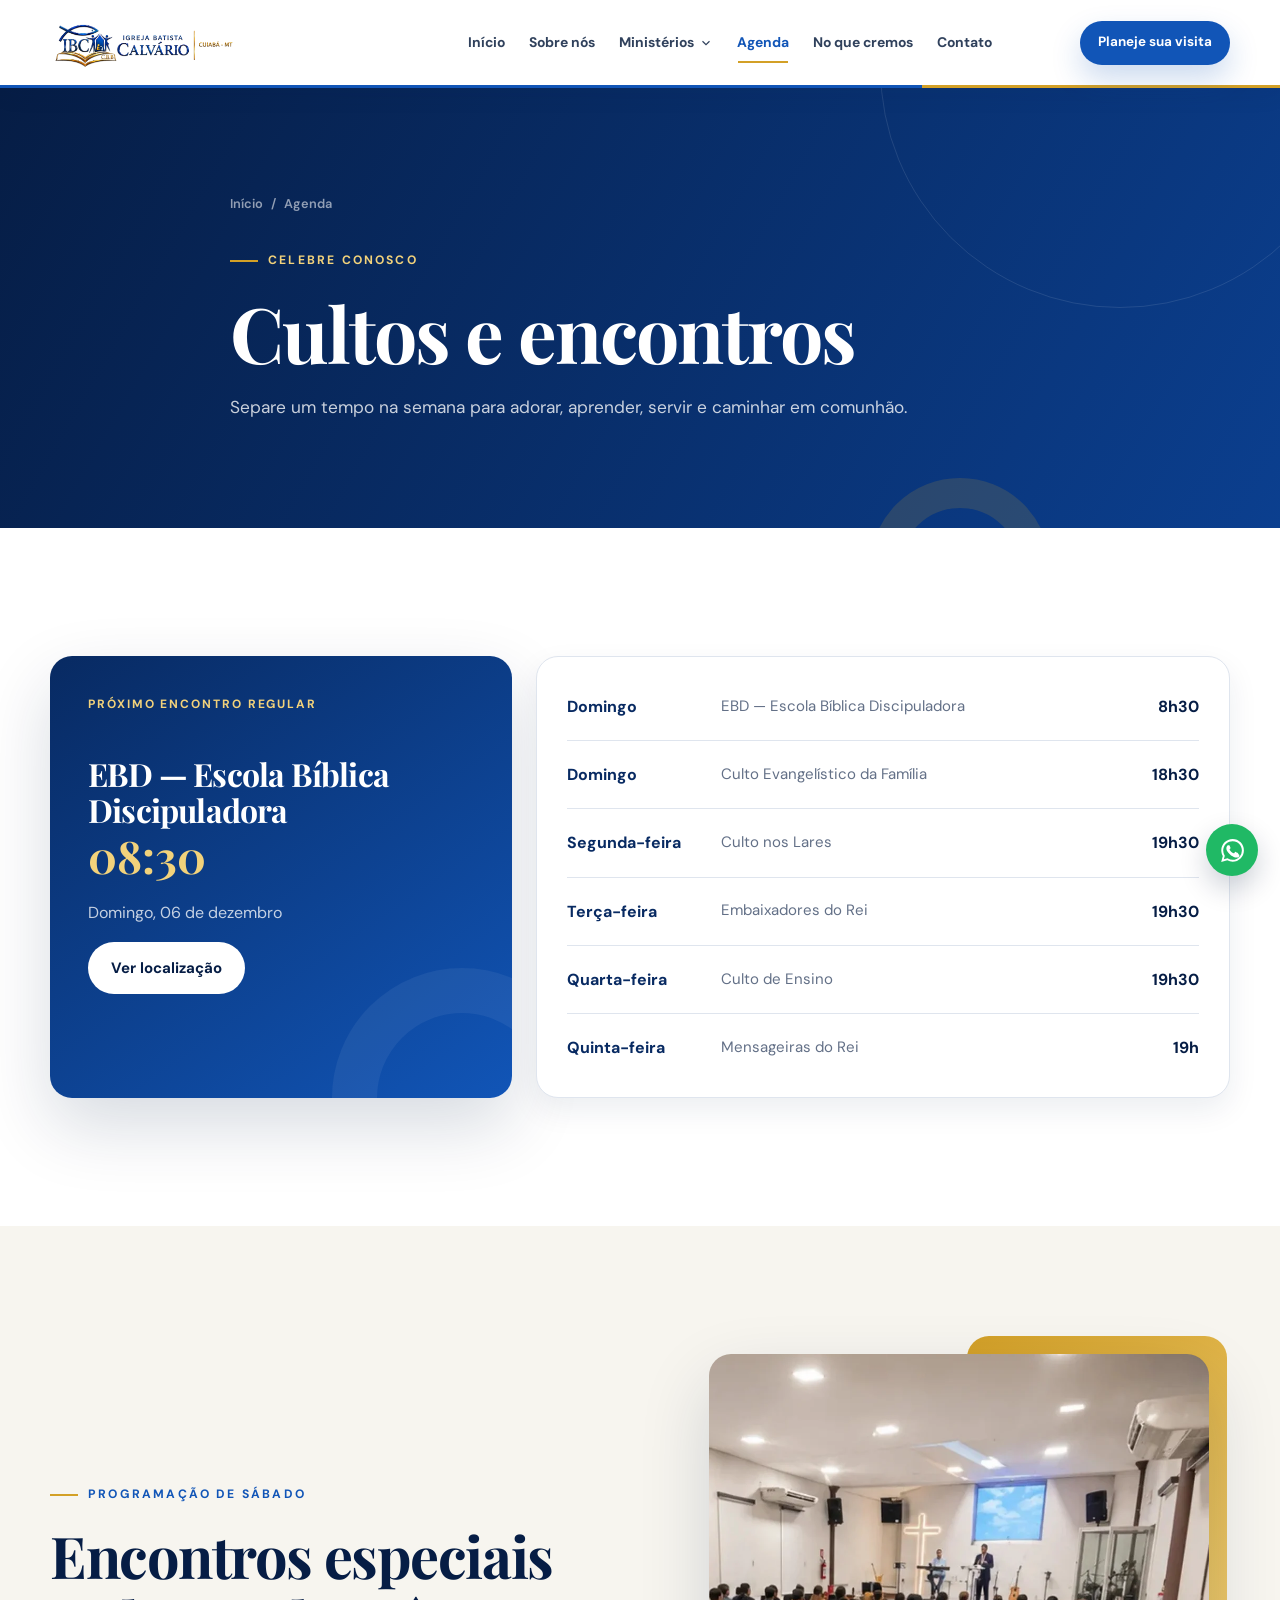
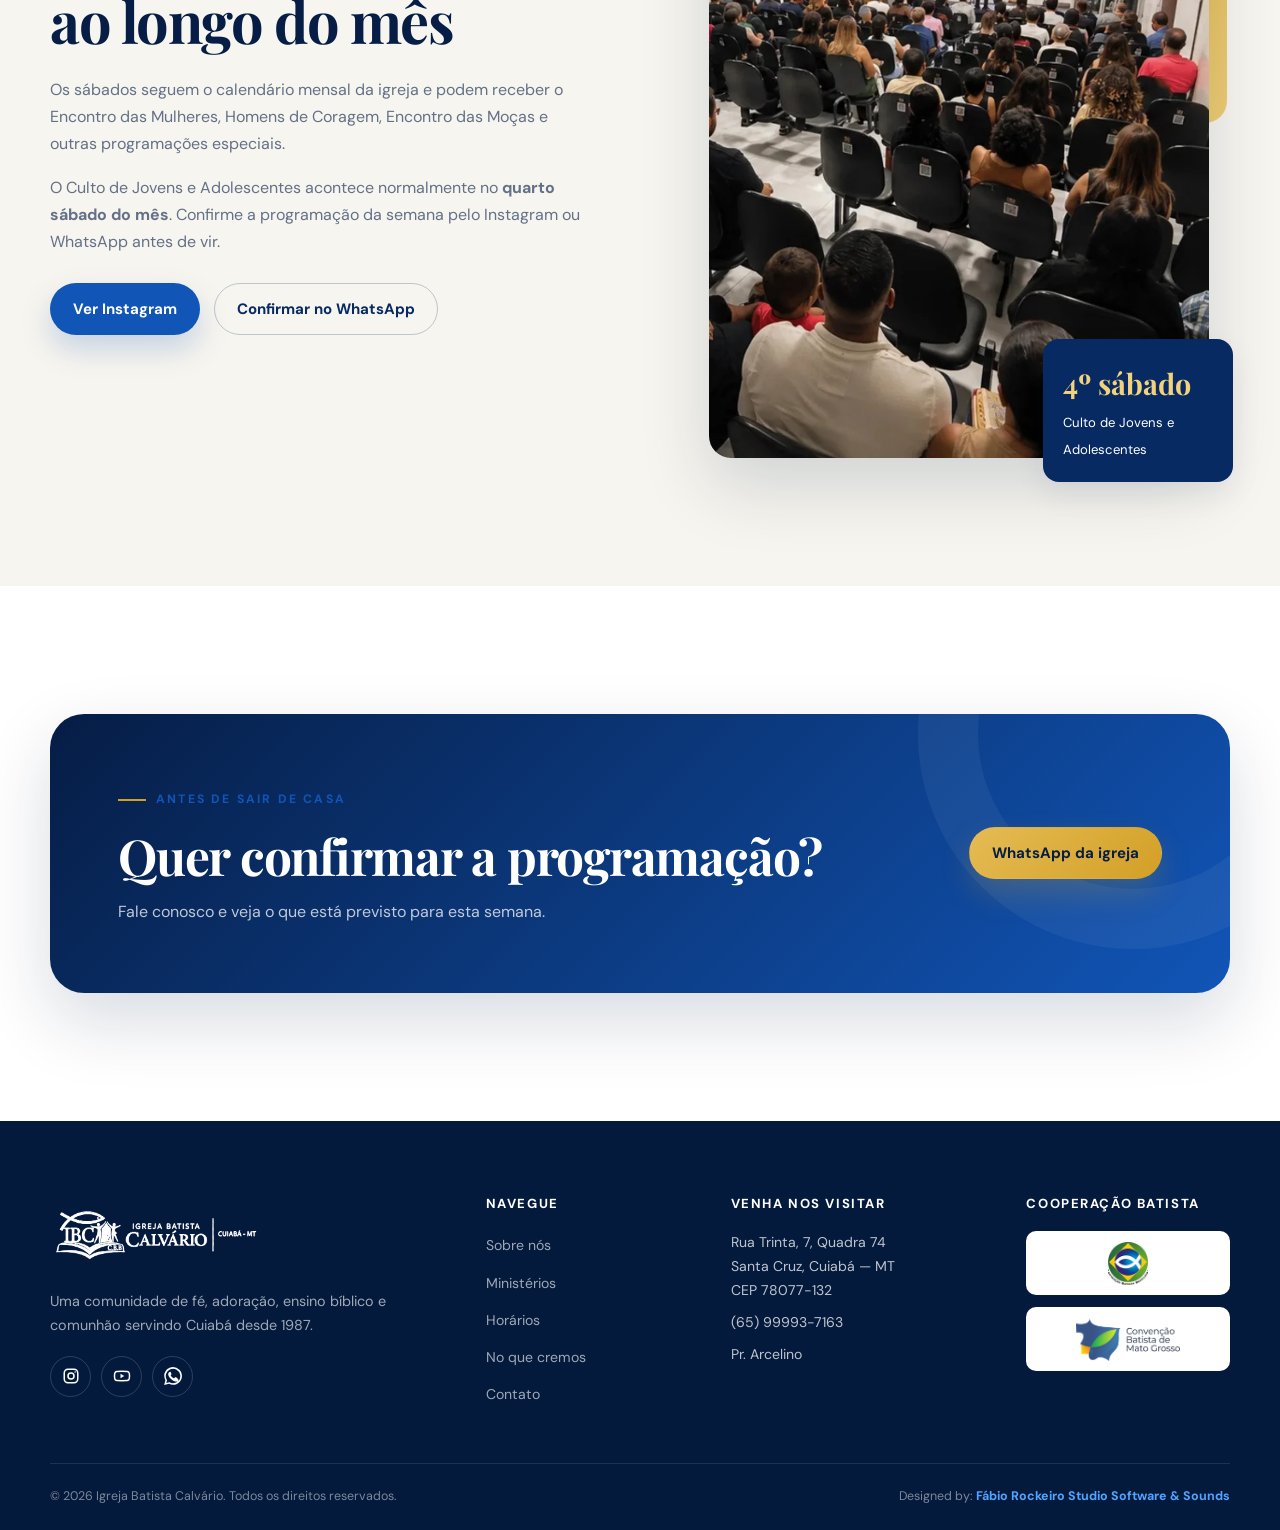
==== commit 669459bc: "att site igreja" ====
--- a/pages/agenda.html
+++ b/pages/agenda.html
@@ -26,7 +26,7 @@
     <section class="section section-cream">
       <div class="container split">
         <div class="split-content reveal"><span class="eyebrow">Programação de sábado</span><h2>Encontros especiais ao longo do mês</h2><p>Os sábados seguem o calendário mensal da igreja e podem receber o Encontro das Mulheres, Homens de Coragem, Encontro das Moças e outras programações especiais.</p><p>O Culto de Jovens e Adolescentes acontece normalmente no <strong>quarto sábado do mês</strong>. Confirme a programação da semana pelo Instagram ou WhatsApp antes de vir.</p><div class="button-row"><a class="btn btn-primary" href="https://www.instagram.com/ibcalvariocuiaba/" target="_blank" rel="noopener noreferrer">Ver Instagram</a><a class="btn btn-outline" href="https://wa.me/5565999937163" target="_blank" rel="noopener noreferrer">Confirmar no WhatsApp</a></div></div>
-        <div class="image-frame reveal reveal-delay-1"><img src="../assets/images/church/igreja-atual.webp" alt="Culto na Igreja Batista Calvário" width="1672" height="941" loading="lazy"><div class="image-badge"><strong>4º sábado</strong><span>Culto de Jovens e Adolescentes</span></div></div>
+        <div class="image-frame image-frame-portrait image-frame-members reveal reveal-delay-1"><img src="../assets/images/church/ibc-membros.webp" alt="Membros reunidos em culto na Igreja Batista Calvário" width="950" height="1670" loading="lazy"><div class="image-badge"><strong>4º sábado</strong><span>Culto de Jovens e Adolescentes</span></div></div>
       </div>
     </section>
     <section class="section"><div class="container cta-panel reveal"><div><span class="eyebrow">Antes de sair de casa</span><h2>Quer confirmar a programação?</h2><p>Fale conosco e veja o que está previsto para esta semana.</p></div><div class="button-row"><a class="btn btn-gold" href="https://wa.me/5565999937163" target="_blank" rel="noopener noreferrer">WhatsApp da igreja</a></div></div></section>
--- a/assets/css/styles.css
+++ b/assets/css/styles.css
@@ -702,6 +702,10 @@
   gap: clamp(48px, 8vw, 96px);
 }
 
+.split-top {
+  align-items: start;
+}
+
 .split-content h2 {
   margin-bottom: 24px;
   color: var(--blue-950);
@@ -741,6 +745,21 @@
   box-shadow: var(--shadow-lg);
 }
 
+.image-frame-portrait {
+  width: min(100%, 500px);
+  justify-self: center;
+}
+
+.image-frame-portrait img {
+  height: clamp(620px, 55vw, 760px);
+  aspect-ratio: auto;
+  object-position: center 55%;
+}
+
+.image-frame-members img {
+  object-position: center 42%;
+}
+
 .image-badge {
   position: absolute;
   z-index: 2;
@@ -1204,14 +1223,32 @@
   gap: 22px;
 }
 
+.about-intro {
+  max-width: 860px;
+}
+
+.about-intro h2 {
+  margin-bottom: 24px;
+  color: var(--blue-950);
+}
+
+.about-intro p {
+  color: var(--muted);
+}
+
+.about-intro .button-row {
+  margin-top: 28px;
+}
+
 .history-gallery figure {
   margin: 0;
 }
 
 .history-gallery img {
   width: 100%;
-  aspect-ratio: 4 / 3;
-  object-fit: cover;
+  height: auto;
+  aspect-ratio: auto;
+  object-fit: contain;
   border-radius: var(--radius-md);
   box-shadow: var(--shadow-sm);
 }
@@ -1656,6 +1693,33 @@
   height: 100%;
   min-height: 520px;
   border: 0;
+}
+
+.location-heading {
+  display: flex;
+  align-items: flex-end;
+  justify-content: space-between;
+  gap: 32px;
+  margin-bottom: 36px;
+}
+
+.location-heading .section-heading {
+  margin-bottom: 0;
+}
+
+.location-heading .btn {
+  flex: 0 0 auto;
+}
+
+.location-address {
+  margin-bottom: 0;
+  color: var(--muted);
+  font-size: 1.05rem;
+}
+
+.home-map,
+.home-map iframe {
+  min-height: 480px;
 }
 
 /* Footer */
@@ -1899,6 +1963,7 @@
   .quick-item { min-height: 100px; }
   .quick-item + .quick-item { border-top: 1px solid var(--line); border-left: 0; }
   .split, .contact-grid { grid-template-columns: 1fr; }
+  .location-heading { align-items: flex-start; flex-direction: column; }
   .image-frame { order: -1; }
   .image-badge { right: 14px; }
   .feature-grid, .value-grid { grid-template-columns: 1fr; }
@@ -1926,6 +1991,7 @@
   .quick-strip { margin-top: -34px; }
   .quick-item { padding: 21px; }
   .image-frame::before { top: -10px; right: -10px; }
+  .image-frame-portrait img { height: 540px; }
   .image-badge { right: 10px; bottom: -22px; }
   .schedule-row { grid-template-columns: 1fr auto; gap: 6px 14px; }
   .schedule-day { grid-column: 1; }
